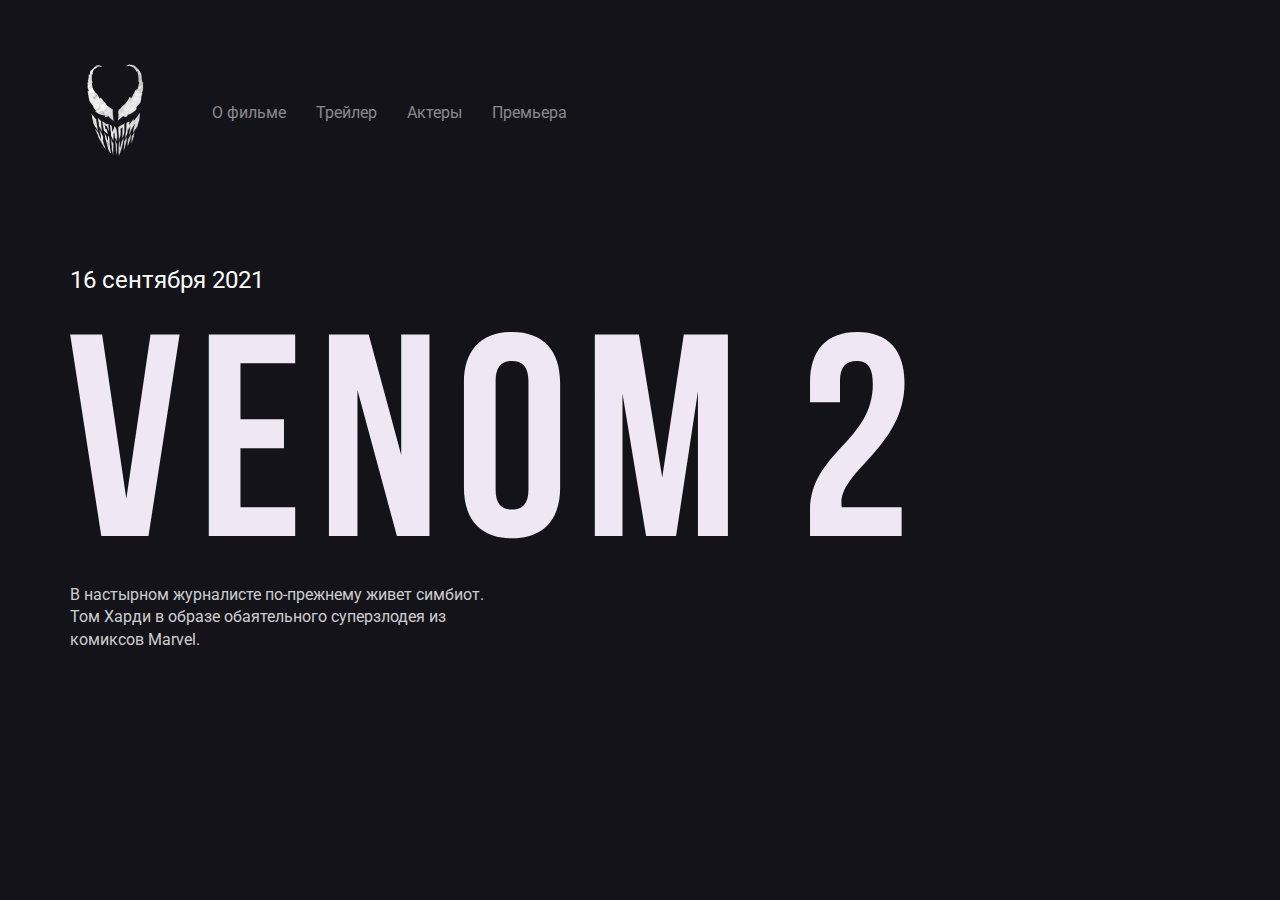
==== index.html @ 05313fb7 "Add files via upload" ====
<!DOCTYPE html>
<html lang="ru">
<head>
    <meta charset="UTF-8">
    <meta http-equiv="X-UA-Compatible" content="IE=edge">
    <meta name="viewport" content="width=device-width, initial-scale=1.0">
    <title>Document</title>
    <link rel="preconnect" href="https://fonts.gstatic.com">
    <link href="https://fonts.googleapis.com/css2?family=Roboto:wght@400;700&display=swap" rel="stylesheet">
    <link rel="stylesheet" href="css/normalize.css">
    <link rel="stylesheet" href="css/style.css">
</head>
<body>
  <div class="container">
        <header class="header">
            <a href="/" class="logo-link">
                <img widht="46" header="71" src="img/logo.png" alt="Logo: Venom" class="logo-image"></a>
            <nav class="nav">
                <ul class="nav-menu">
                    <li class="nav-menu-item">
                        <a href="about.html" class="nav-menu-link">О фильме</a>
                    </li>
                    <li class="nav-menu-item">
                        <a href="trailer.html" class="nav-menu-link">Трейлер</a>
                    </li>
                    <li class="nav-menu-item">
                        <a href="actors.html" class="nav-menu-link">Актеры</a>
                    </li>
                    <li class="nav-menu-item">
                        <a href="premier.html" class="nav-menu-link">Премьера</a>
                    </li>
                </ul>
            </nav>
        </header>
        <div class="film">
            <div class="film-text">
                <span class="film-date">16 сентября 2021</span>
                <img src="img/venom-2.svg" alt="Logo: Venom2" class="film-logo">
                <p class="film-description">В настырном журналисте по-прежнему живет симбиот. 
                    Том Харди в образе обаятельного суперзлодея 
                    из комиксов Marvel.</p>
            </div>
            <!-- /.film-text -->
        </div>
        <!-- /.film -->
  </div>
  <!-- /.container -->
</body>
</html>
---- css/style.css ----
body {
  background-color: #14131a;
  color: #fff;
  font-family: "Roboto", sans-serif;
}

.container {
  max-width: 1140px;
  margin: auto;
}

.header {
  display: flex;
  align-items: center;
  padding-top: 40px;
  margin-bottom: 80px;
}

.logo-link {
  display: inline-block;
  margin-right: 50px;
}

.nav-menu {
  margin: 0;
  padding: 0;
  list-style: none;
  display: flex;
}
.nav-menu-item {
  margin-right: 30px;
}

.nav-menu-link {
  text-decoration: none;
  color: rgba(255, 255, 255, 0.5);
}

.film-date {
  display: block;
  font-size: 24px;
  line-height: 28px;
  margin-bottom: 38px;
  color: rgba(255, 255, 255);
}

.film-description {
  margin-top: 40px;
  max-width: 423px;
  font-size: 16px;
  line-height: 140%;
  color: rgba(255, 255, 255, 0.8);
}
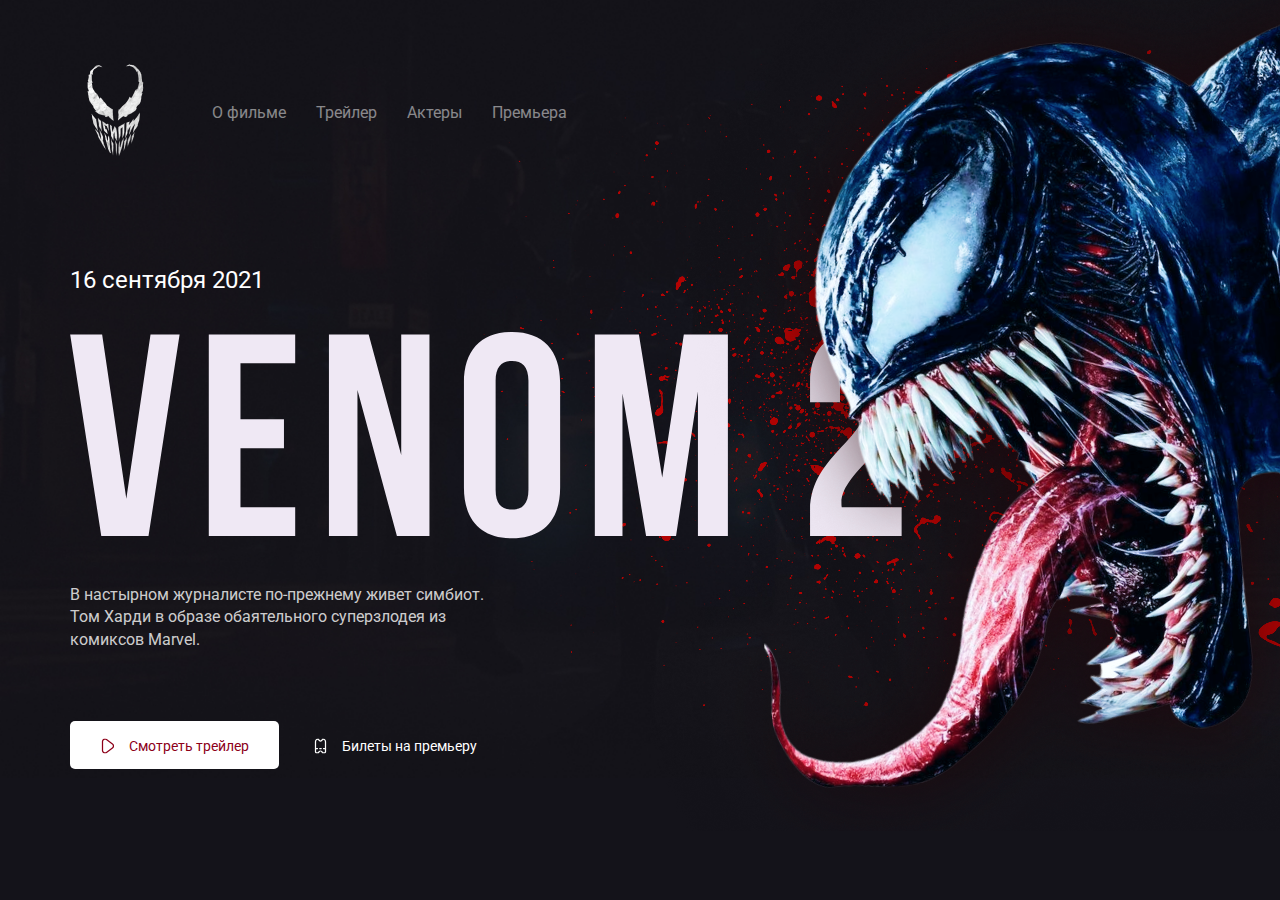
==== commit 77e68729: "Сверстали главную страницу, добавили изображение и.т.д" ====
--- a/index.html
+++ b/index.html
@@ -10,7 +10,7 @@
     <link rel="stylesheet" href="css/normalize.css">
     <link rel="stylesheet" href="css/style.css">
 </head>
-<body>
+<body class="blood">
   <div class="container">
         <header class="header">
             <a href="/" class="logo-link">
@@ -41,9 +41,20 @@
                     из комиксов Marvel.</p>
             </div>
             <!-- /.film-text -->
+            <div class="button-group">
+                <button class="button button-primary">
+                    <img width="15" src="img/play.svg" alt="inco: play" class="button-icon">
+                    <span class="button-text">Смотреть трейлер</span>
+                </button>
+                <a href="trailer.html" class="button button-link">
+                    <img width="15" src="img/ticket.svg" alt="icon: ticket" class="button-icon">
+                    <span class="button-text">Билеты на премьеру</span>
+                </a>
+            </div>
         </div>
         <!-- /.film -->
   </div>
   <!-- /.container -->
+  <img src="img/venom.png" alt="ohoto: venom" class="venom">
 </body>
 </html>--- a/css/style.css
+++ b/css/style.css
@@ -1,5 +1,4 @@
 body {
-  background-color: #14131a;
   color: #fff;
   font-family: "Roboto", sans-serif;
 }
@@ -51,3 +50,46 @@
   line-height: 140%;
   color: rgba(255, 255, 255, 0.8);
 }
+
+.button {
+  padding: 15px 30px;
+  border: none;
+  border-radius: 5px;
+  text-decoration: none;
+  cursor: pointer;
+}
+
+.button-text,
+.button-icon {
+  display: inline-block;
+  vertical-align: middle;
+}
+
+.button-text {
+  font-size: 14px;
+  line-height: 16px;
+  margin-left: 10px;
+}
+
+.button-primary {
+  color: #8d0019;
+  background-color: #fff;
+}
+
+.button-link {
+  color: #fff;
+}
+
+.button-group {
+  margin-top: 70px;
+}
+
+.venom {
+  position: absolute;
+  top: 0;
+  right: 0;
+}
+.blood {
+  background: url("../img/blood.png") no-repeat top right,
+    #14131a url("../img/background.jpg") no-repeat center center / 100%;
+}
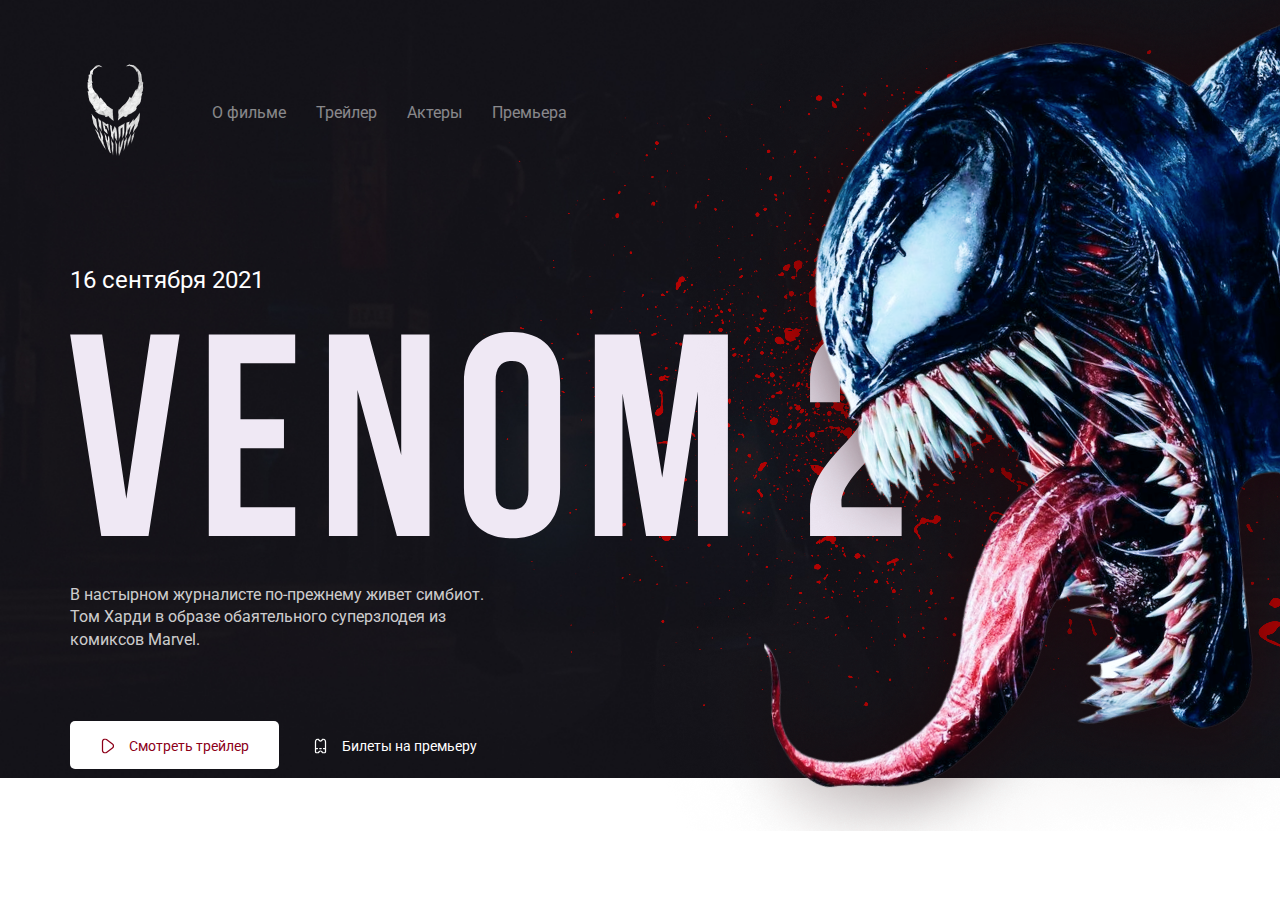
==== commit 3b689fec: "Сверстали новую страницу" ====
--- a/index.html
+++ b/index.html
@@ -4,7 +4,7 @@
     <meta charset="UTF-8">
     <meta http-equiv="X-UA-Compatible" content="IE=edge">
     <meta name="viewport" content="width=device-width, initial-scale=1.0">
-    <title>Document</title>
+    <title>Venom 2</title>
     <link rel="preconnect" href="https://fonts.gstatic.com">
     <link href="https://fonts.googleapis.com/css2?family=Roboto:wght@400;700&display=swap" rel="stylesheet">
     <link rel="stylesheet" href="css/normalize.css">
@@ -43,7 +43,7 @@
             <!-- /.film-text -->
             <div class="button-group">
                 <button class="button button-primary">
-                    <img width="15" src="img/play.svg" alt="inco: play" class="button-icon">
+                    <img width="15" src="img/play.svg" alt="icon: play" class="button-icon">
                     <span class="button-text">Смотреть трейлер</span>
                 </button>
                 <a href="trailer.html" class="button button-link">
@@ -55,6 +55,6 @@
         <!-- /.film -->
   </div>
   <!-- /.container -->
-  <img src="img/venom.png" alt="ohoto: venom" class="venom">
+  <img src="img/venom.png" alt="photo: venom" class="venom">
 </body>
 </html>--- a/css/style.css
+++ b/css/style.css
@@ -1,6 +1,7 @@
 body {
   color: #fff;
   font-family: "Roboto", sans-serif;
+  background-color: #14131a;
 }
 
 .container {
@@ -91,5 +92,102 @@
 }
 .blood {
   background: url("../img/blood.png") no-repeat top right,
-    #14131a url("../img/background.jpg") no-repeat center center / 100%;
+    url("../img/background.jpg") no-repeat center center / 100%;
 }
+
+.prime-bg {
+  background: url("../img/background.jpg") no-repeat center center / 100%;
+}
+.content {
+  display: flex;
+}
+
+.col {
+  flex-basis: 50%;
+}
+
+.content-title {
+  font-weight: bold;
+  font-size: 36px;
+  line-height: 42px;
+  color: rgba(255, 255, 255, 0.8);
+  margin-bottom: 20px;
+}
+
+.content-text {
+  font-size: 16px;
+  line-height: 140%;
+  color: rgba(255, 255, 255, 0.8);
+  max-width: 423px;
+  margin-bottom: 30px;
+}
+
+.content-subtitle {
+  font-size: 16px;
+  line-height: 140%;
+  color: rgba(255, 255, 255, 0.8);
+  margin-bottom: 15px;
+  margin-top: 0;
+}
+
+.content .list {
+  list-style: none;
+  padding: 0;
+}
+
+.list-item {
+  line-height: 1.5;
+}
+
+.column-2 {
+  -webkit-column-count: 2;
+  -moz-column-count: 2;
+  column-count: 2;
+  -webkit-column-gap: 20px;
+  -moz-column-gap: 20px;
+  column-gap: 20px;
+  max-width: 350px;
+}
+
+.content .trailer {
+  width: 356px;
+  height: 205px;
+  background: url("../img/trailer-cover.jpg") no-repeat center / contain;
+  border-radius: 5px;
+  display: flex;
+  align-items: center;
+  justify-content: center;
+  margin-top: 33px;
+}
+
+.trailer .play {
+  width: 45px;
+  height: 45px;
+  border-radius: 50%;
+  border: none;
+  cursor: pointer;
+}
+
+.trailer .play-icon {
+  transform: translate(1px, 2px);
+}
+
+.poster-wrapper {
+  display: flex;
+  align-items: start;
+}
+
+.poster {
+  width: 362px;
+  border-radius: 5px;
+  margin-right: 30px;
+}
+
+.poster-wrapper .content-subtitle {
+  margin-bottom: 5px;
+}
+
+.poster-wrapper .list {
+  margin: 0;
+  margin-bottom: 20px;
+}
